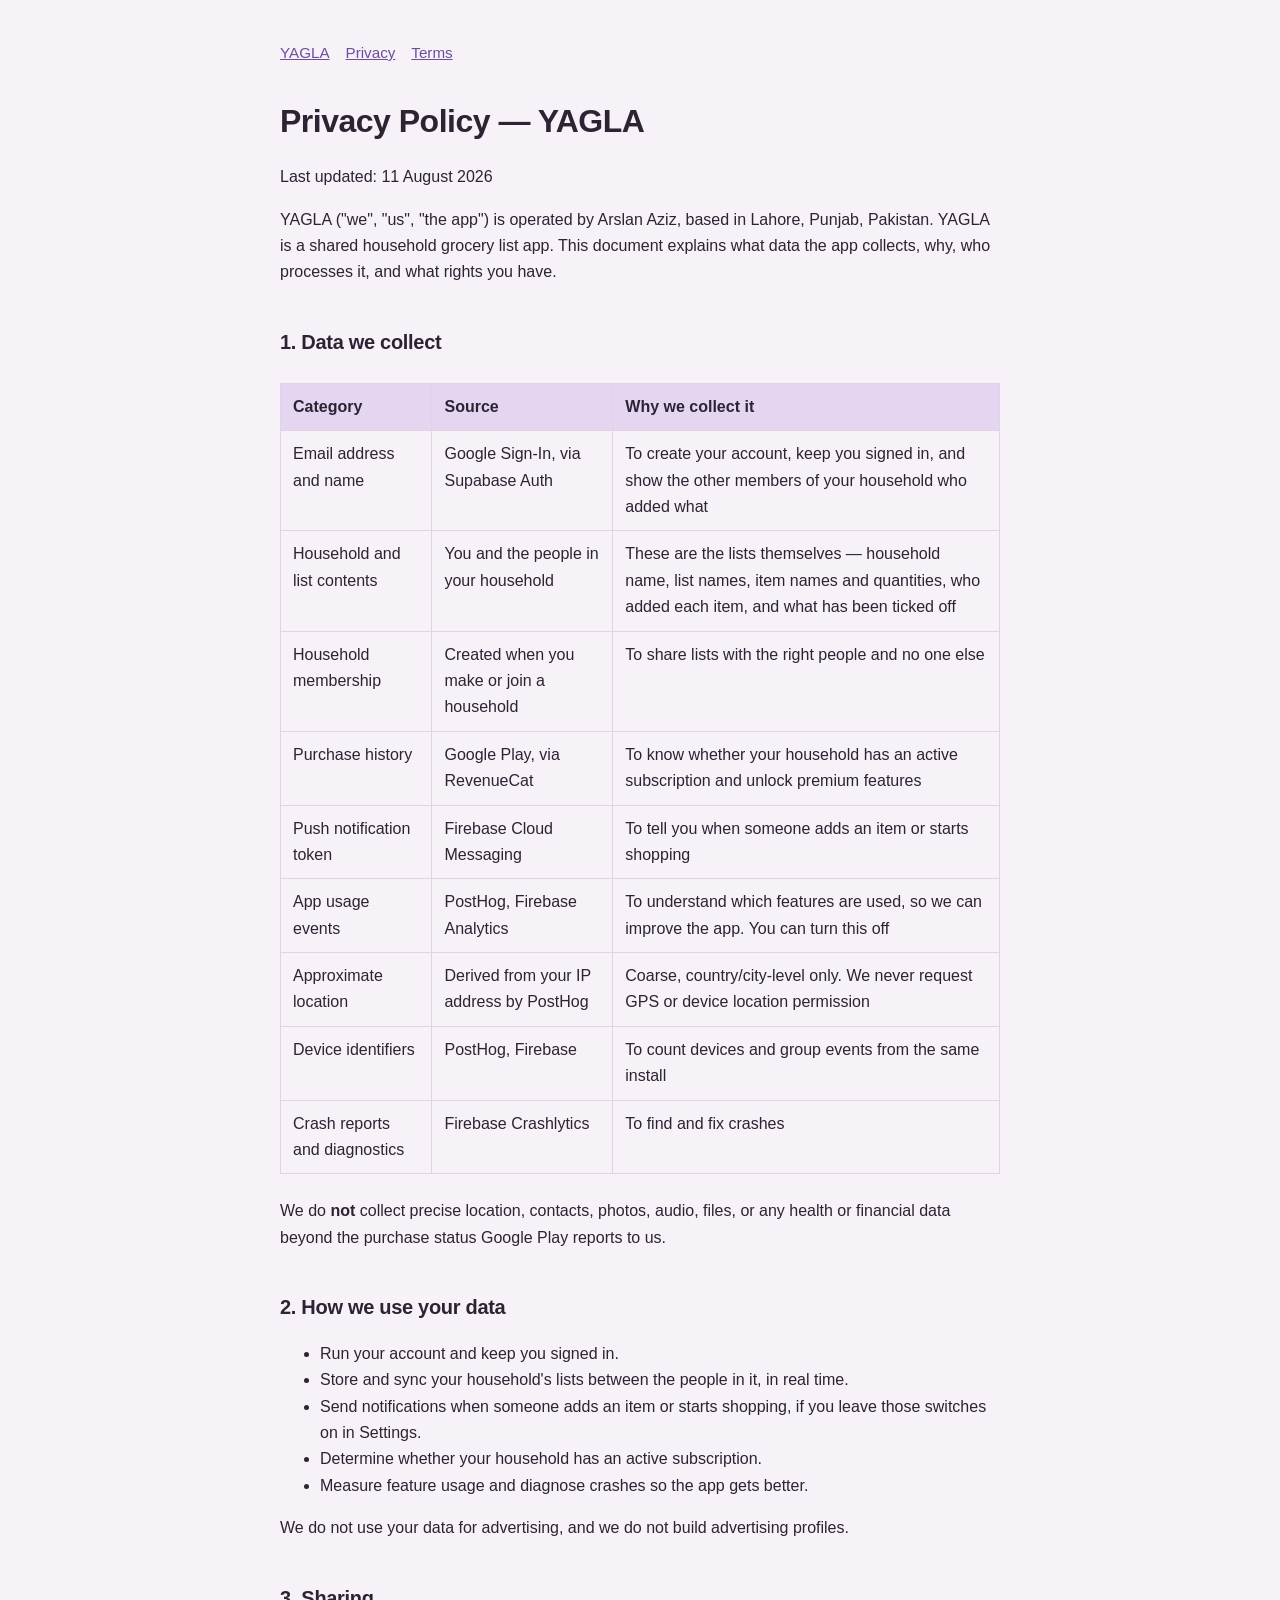
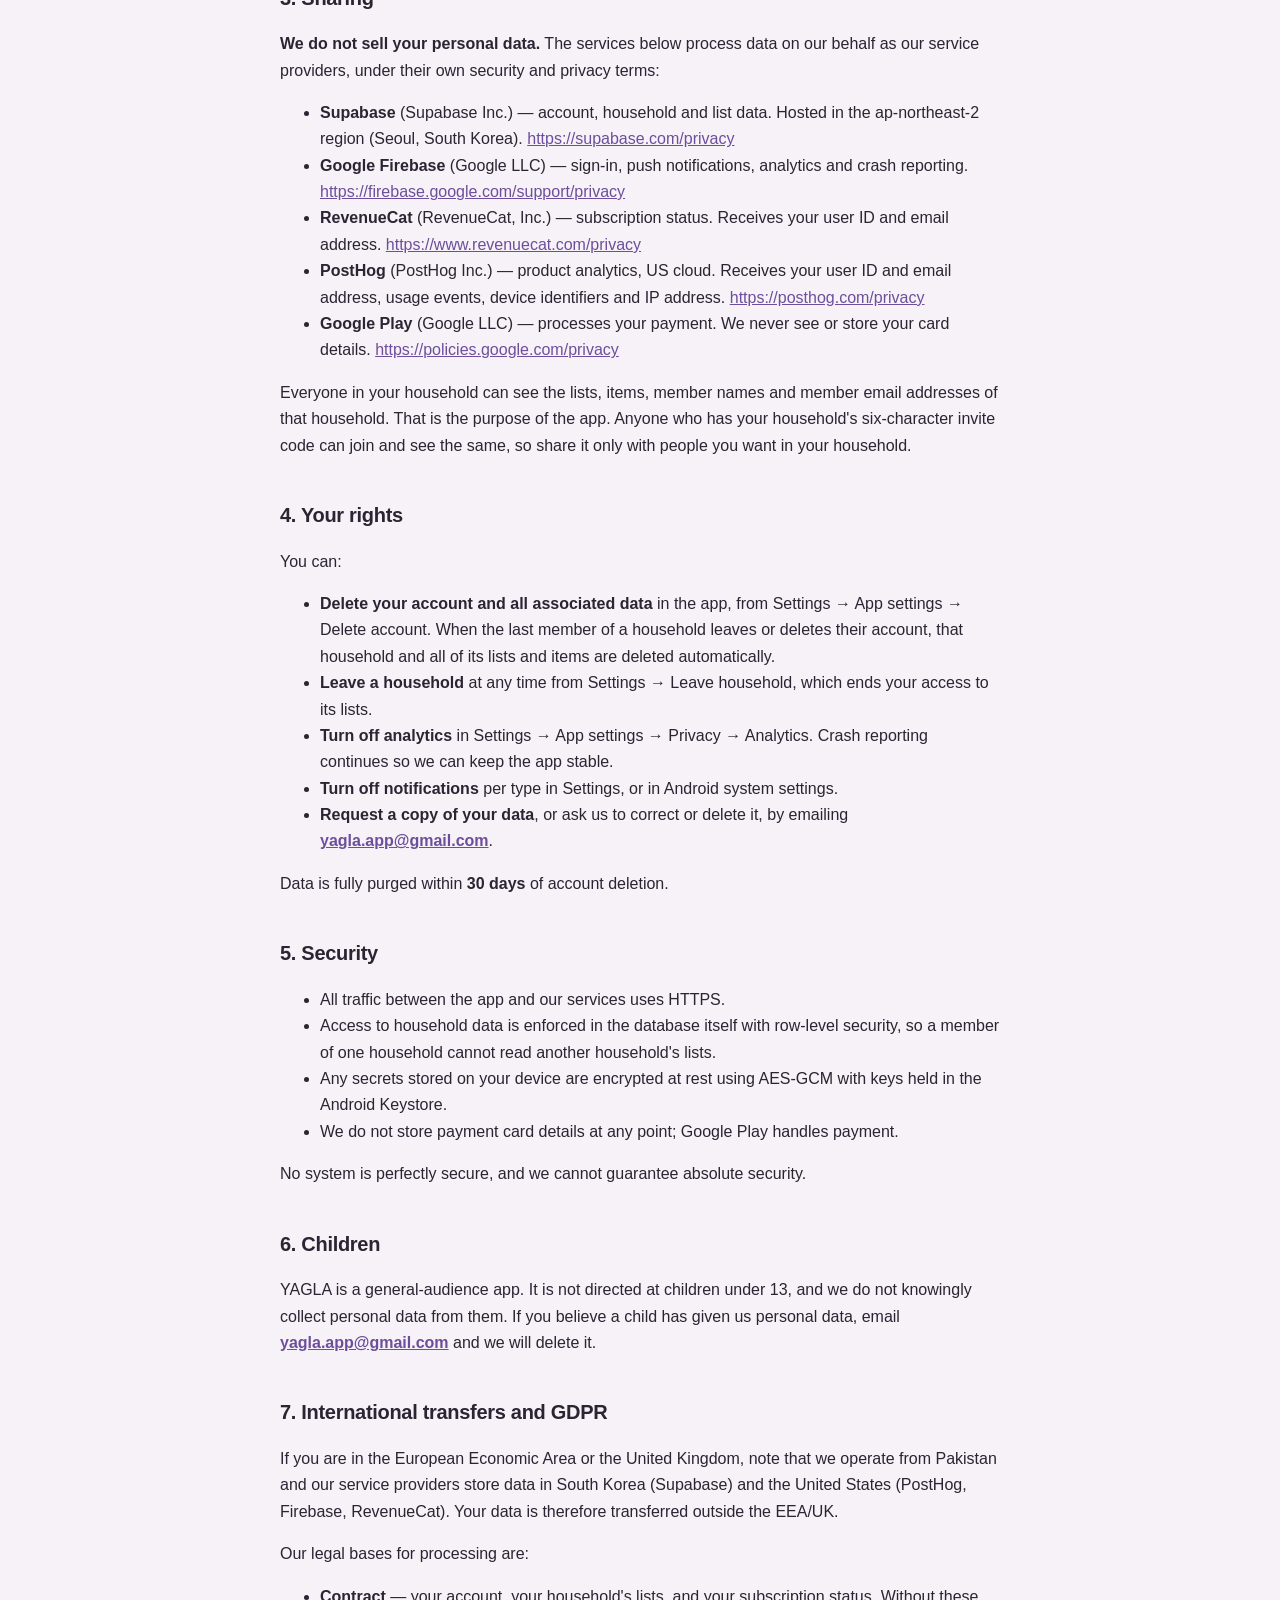
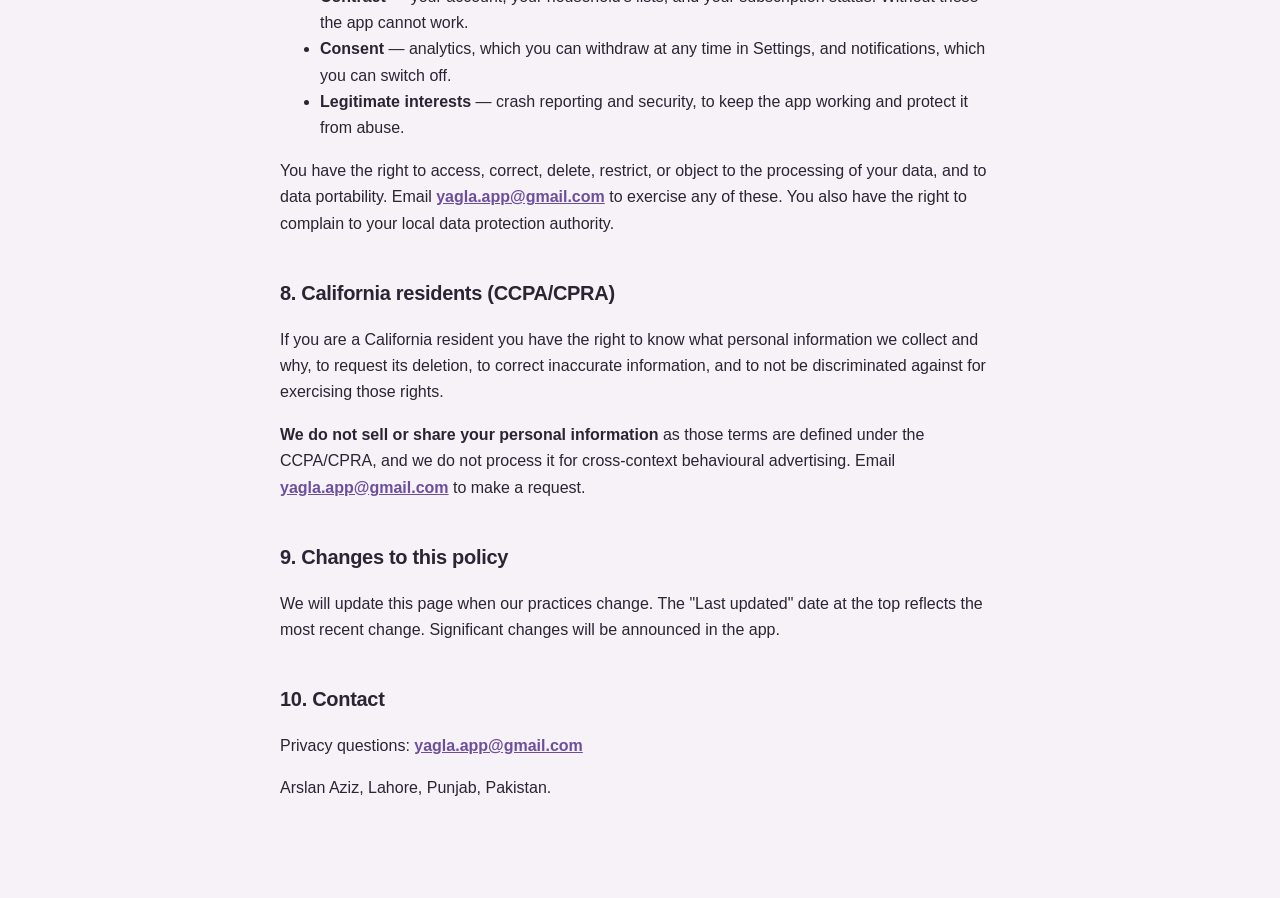
==== privacy.html @ aaa34a22 "YAGLA privacy policy and terms Co-Authored-By: Claude Opus 5 <noreply@anthropic.com>" ====
<!DOCTYPE html>
<html lang="en">
<head>
<meta charset="utf-8">
<meta name="viewport" content="width=device-width, initial-scale=1">
<title>Privacy Policy — YAGLA</title>
<style>
  :root { color-scheme: light; }
  body {
    font-family: -apple-system, BlinkMacSystemFont, "Segoe UI", Roboto, sans-serif;
    max-width: 720px; margin: 0 auto; padding: 40px 20px 80px;
    line-height: 1.65; color: #2C2333; background: #F6F2F7;
  }
  h1 { font-size: 2rem; letter-spacing: -0.5px; margin-bottom: 0.25em; }
  h2 { font-size: 1.25rem; margin-top: 2em; letter-spacing: -0.3px; }
  a { color: #6D4E9C; }
  table { border-collapse: collapse; width: 100%; margin: 1.5em 0; display: block; overflow-x: auto; }
  th, td { border: 1px solid #E0D3E8; padding: 10px 12px; text-align: left; vertical-align: top; }
  th { background: #E4D5F0; }
  code { background: #EDE7F1; padding: 2px 5px; border-radius: 4px; }
  hr { border: none; border-top: 1px solid #E0D3E8; margin: 3em 0; }
  .nav { margin-bottom: 2em; font-size: 0.95rem; }
  .nav a { margin-right: 16px; }
</style>
</head>
<body>
<div class="nav"><a href="./index.html">YAGLA</a><a href="./privacy.html">Privacy</a><a href="./terms.html">Terms</a></div>
<h1>Privacy Policy — YAGLA</h1>
<p>Last updated: 11 August 2026</p>
<p>YAGLA (&quot;we&quot;, &quot;us&quot;, &quot;the app&quot;) is operated by Arslan Aziz, based in Lahore, Punjab,
Pakistan. YAGLA is a shared household grocery list app. This document explains
what data the app collects, why, who processes it, and what rights you have.</p>
<h2>1. Data we collect</h2>
<table>
<thead>
<tr>
<th>Category</th>
<th>Source</th>
<th>Why we collect it</th>
</tr>
</thead>
<tbody><tr>
<td>Email address and name</td>
<td>Google Sign-In, via Supabase Auth</td>
<td>To create your account, keep you signed in, and show the other members of your household who added what</td>
</tr>
<tr>
<td>Household and list contents</td>
<td>You and the people in your household</td>
<td>These are the lists themselves — household name, list names, item names and quantities, who added each item, and what has been ticked off</td>
</tr>
<tr>
<td>Household membership</td>
<td>Created when you make or join a household</td>
<td>To share lists with the right people and no one else</td>
</tr>
<tr>
<td>Purchase history</td>
<td>Google Play, via RevenueCat</td>
<td>To know whether your household has an active subscription and unlock premium features</td>
</tr>
<tr>
<td>Push notification token</td>
<td>Firebase Cloud Messaging</td>
<td>To tell you when someone adds an item or starts shopping</td>
</tr>
<tr>
<td>App usage events</td>
<td>PostHog, Firebase Analytics</td>
<td>To understand which features are used, so we can improve the app. You can turn this off</td>
</tr>
<tr>
<td>Approximate location</td>
<td>Derived from your IP address by PostHog</td>
<td>Coarse, country/city-level only. We never request GPS or device location permission</td>
</tr>
<tr>
<td>Device identifiers</td>
<td>PostHog, Firebase</td>
<td>To count devices and group events from the same install</td>
</tr>
<tr>
<td>Crash reports and diagnostics</td>
<td>Firebase Crashlytics</td>
<td>To find and fix crashes</td>
</tr>
</tbody></table>
<p>We do <strong>not</strong> collect precise location, contacts, photos, audio, files, or any
health or financial data beyond the purchase status Google Play reports to us.</p>
<h2>2. How we use your data</h2>
<ul>
<li>Run your account and keep you signed in.</li>
<li>Store and sync your household&#39;s lists between the people in it, in real time.</li>
<li>Send notifications when someone adds an item or starts shopping, if you leave
those switches on in Settings.</li>
<li>Determine whether your household has an active subscription.</li>
<li>Measure feature usage and diagnose crashes so the app gets better.</li>
</ul>
<p>We do not use your data for advertising, and we do not build advertising
profiles.</p>
<h2>3. Sharing</h2>
<p><strong>We do not sell your personal data.</strong> The services below process data on our
behalf as our service providers, under their own security and privacy terms:</p>
<ul>
<li><strong>Supabase</strong> (Supabase Inc.) — account, household and list data. Hosted in the
ap-northeast-2 region (Seoul, South Korea). <a href="https://supabase.com/privacy">https://supabase.com/privacy</a></li>
<li><strong>Google Firebase</strong> (Google LLC) — sign-in, push notifications, analytics and
crash reporting. <a href="https://firebase.google.com/support/privacy">https://firebase.google.com/support/privacy</a></li>
<li><strong>RevenueCat</strong> (RevenueCat, Inc.) — subscription status. Receives your user ID
and email address. <a href="https://www.revenuecat.com/privacy">https://www.revenuecat.com/privacy</a></li>
<li><strong>PostHog</strong> (PostHog Inc.) — product analytics, US cloud. Receives your user
ID and email address, usage events, device identifiers and IP address.
<a href="https://posthog.com/privacy">https://posthog.com/privacy</a></li>
<li><strong>Google Play</strong> (Google LLC) — processes your payment. We never see or store
your card details. <a href="https://policies.google.com/privacy">https://policies.google.com/privacy</a></li>
</ul>
<p>Everyone in your household can see the lists, items, member names and member
email addresses of that household. That is the purpose of the app. Anyone who
has your household&#39;s six-character invite code can join and see the same, so
share it only with people you want in your household.</p>
<h2>4. Your rights</h2>
<p>You can:</p>
<ul>
<li><strong>Delete your account and all associated data</strong> in the app, from Settings →
App settings → Delete account. When the last member of a household leaves or
deletes their account, that household and all of its lists and items are
deleted automatically.</li>
<li><strong>Leave a household</strong> at any time from Settings → Leave household, which ends
your access to its lists.</li>
<li><strong>Turn off analytics</strong> in Settings → App settings → Privacy → Analytics. Crash
reporting continues so we can keep the app stable.</li>
<li><strong>Turn off notifications</strong> per type in Settings, or in Android system settings.</li>
<li><strong>Request a copy of your data</strong>, or ask us to correct or delete it, by emailing
<strong><a href="mailto:yagla.app@gmail.com">yagla.app@gmail.com</a></strong>.</li>
</ul>
<p>Data is fully purged within <strong>30 days</strong> of account deletion.</p>
<h2>5. Security</h2>
<ul>
<li>All traffic between the app and our services uses HTTPS.</li>
<li>Access to household data is enforced in the database itself with row-level
security, so a member of one household cannot read another household&#39;s lists.</li>
<li>Any secrets stored on your device are encrypted at rest using AES-GCM with
keys held in the Android Keystore.</li>
<li>We do not store payment card details at any point; Google Play handles
payment.</li>
</ul>
<p>No system is perfectly secure, and we cannot guarantee absolute security.</p>
<h2>6. Children</h2>
<p>YAGLA is a general-audience app. It is not directed at children under 13, and we
do not knowingly collect personal data from them. If you believe a child has
given us personal data, email <strong><a href="mailto:yagla.app@gmail.com">yagla.app@gmail.com</a></strong> and we will delete it.</p>
<h2>7. International transfers and GDPR</h2>
<p>If you are in the European Economic Area or the United Kingdom, note that we
operate from Pakistan and our service providers store data in South Korea
(Supabase) and the United States (PostHog, Firebase, RevenueCat). Your data is
therefore transferred outside the EEA/UK.</p>
<p>Our legal bases for processing are:</p>
<ul>
<li><strong>Contract</strong> — your account, your household&#39;s lists, and your subscription
status. Without these the app cannot work.</li>
<li><strong>Consent</strong> — analytics, which you can withdraw at any time in Settings, and
notifications, which you can switch off.</li>
<li><strong>Legitimate interests</strong> — crash reporting and security, to keep the app
working and protect it from abuse.</li>
</ul>
<p>You have the right to access, correct, delete, restrict, or object to the
processing of your data, and to data portability. Email <strong><a href="mailto:yagla.app@gmail.com">yagla.app@gmail.com</a></strong>
to exercise any of these. You also have the right to complain to your local data
protection authority.</p>
<h2>8. California residents (CCPA/CPRA)</h2>
<p>If you are a California resident you have the right to know what personal
information we collect and why, to request its deletion, to correct inaccurate
information, and to not be discriminated against for exercising those rights.</p>
<p><strong>We do not sell or share your personal information</strong> as those terms are defined
under the CCPA/CPRA, and we do not process it for cross-context behavioural
advertising. Email <strong><a href="mailto:yagla.app@gmail.com">yagla.app@gmail.com</a></strong> to make a request.</p>
<h2>9. Changes to this policy</h2>
<p>We will update this page when our practices change. The &quot;Last updated&quot; date at
the top reflects the most recent change. Significant changes will be announced
in the app.</p>
<h2>10. Contact</h2>
<p>Privacy questions: <strong><a href="mailto:yagla.app@gmail.com">yagla.app@gmail.com</a></strong></p>
<p>Arslan Aziz, Lahore, Punjab, Pakistan.</p>

</body>
</html>
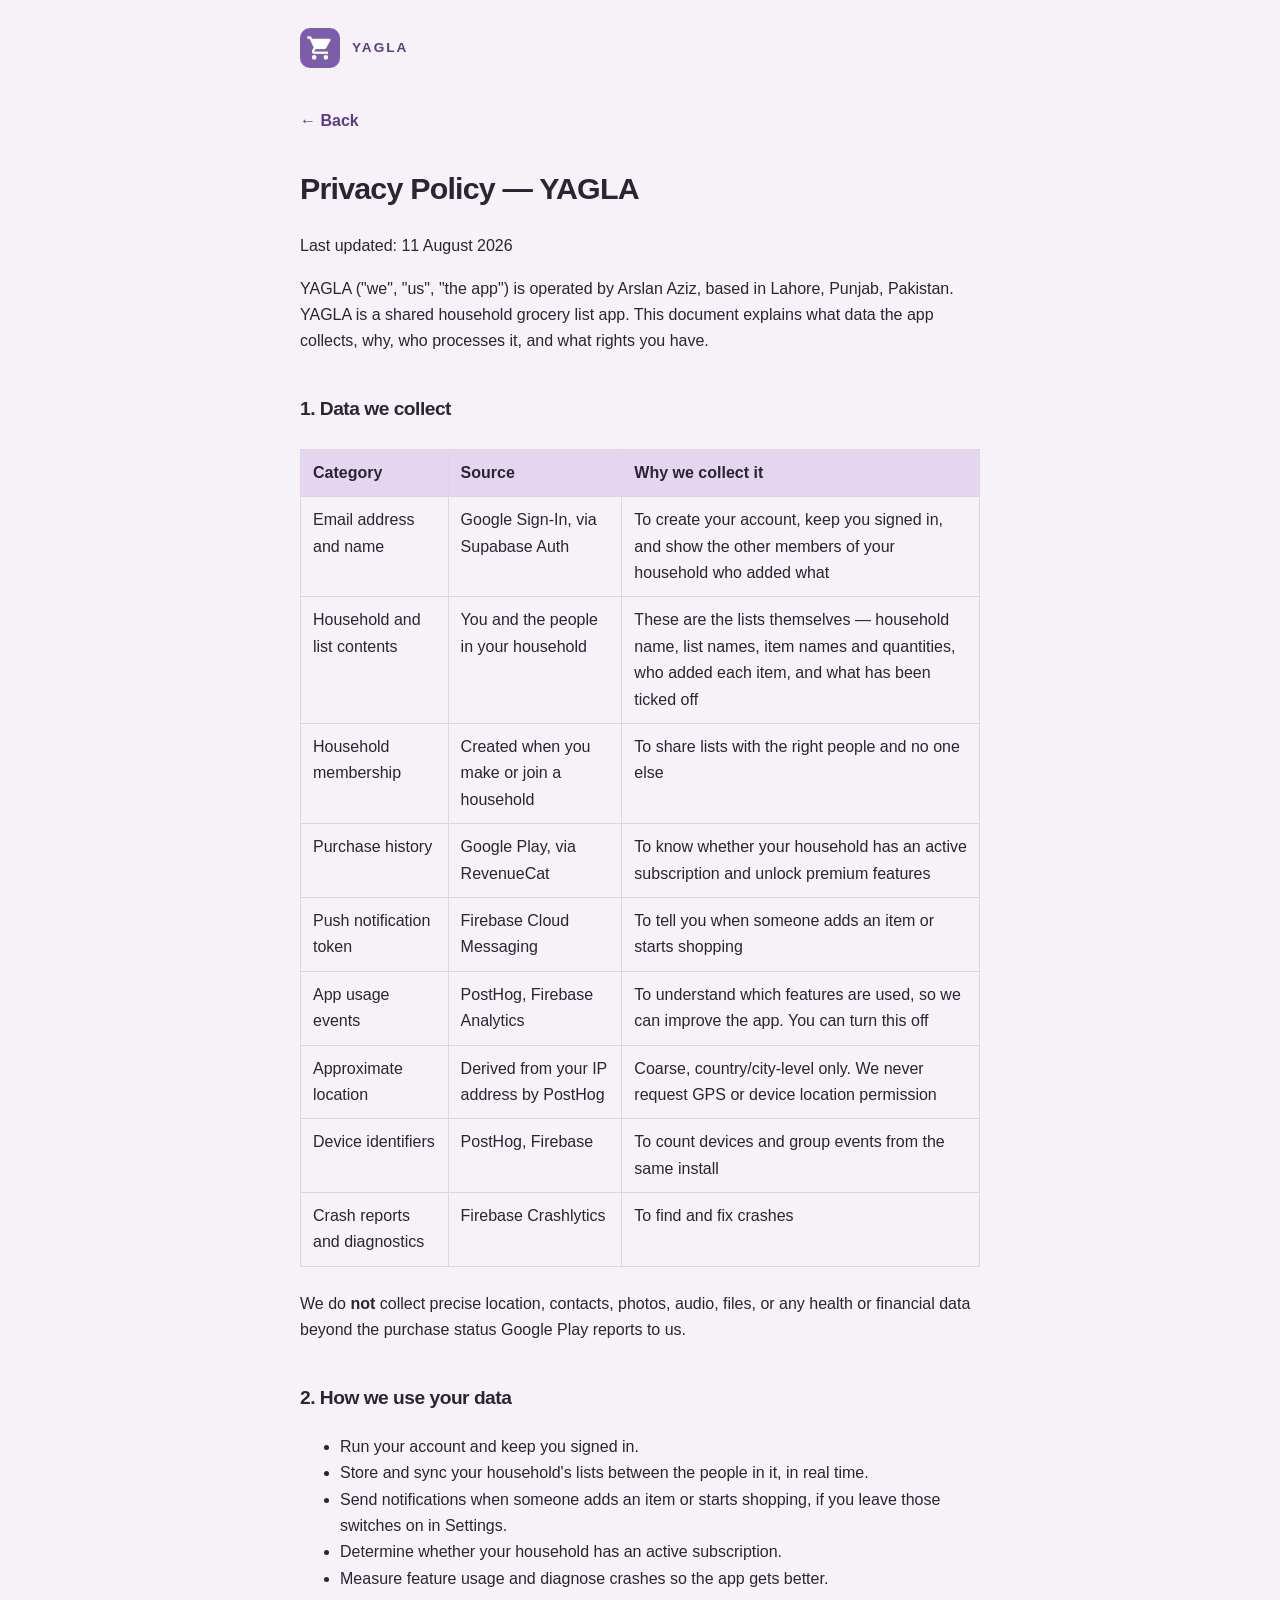
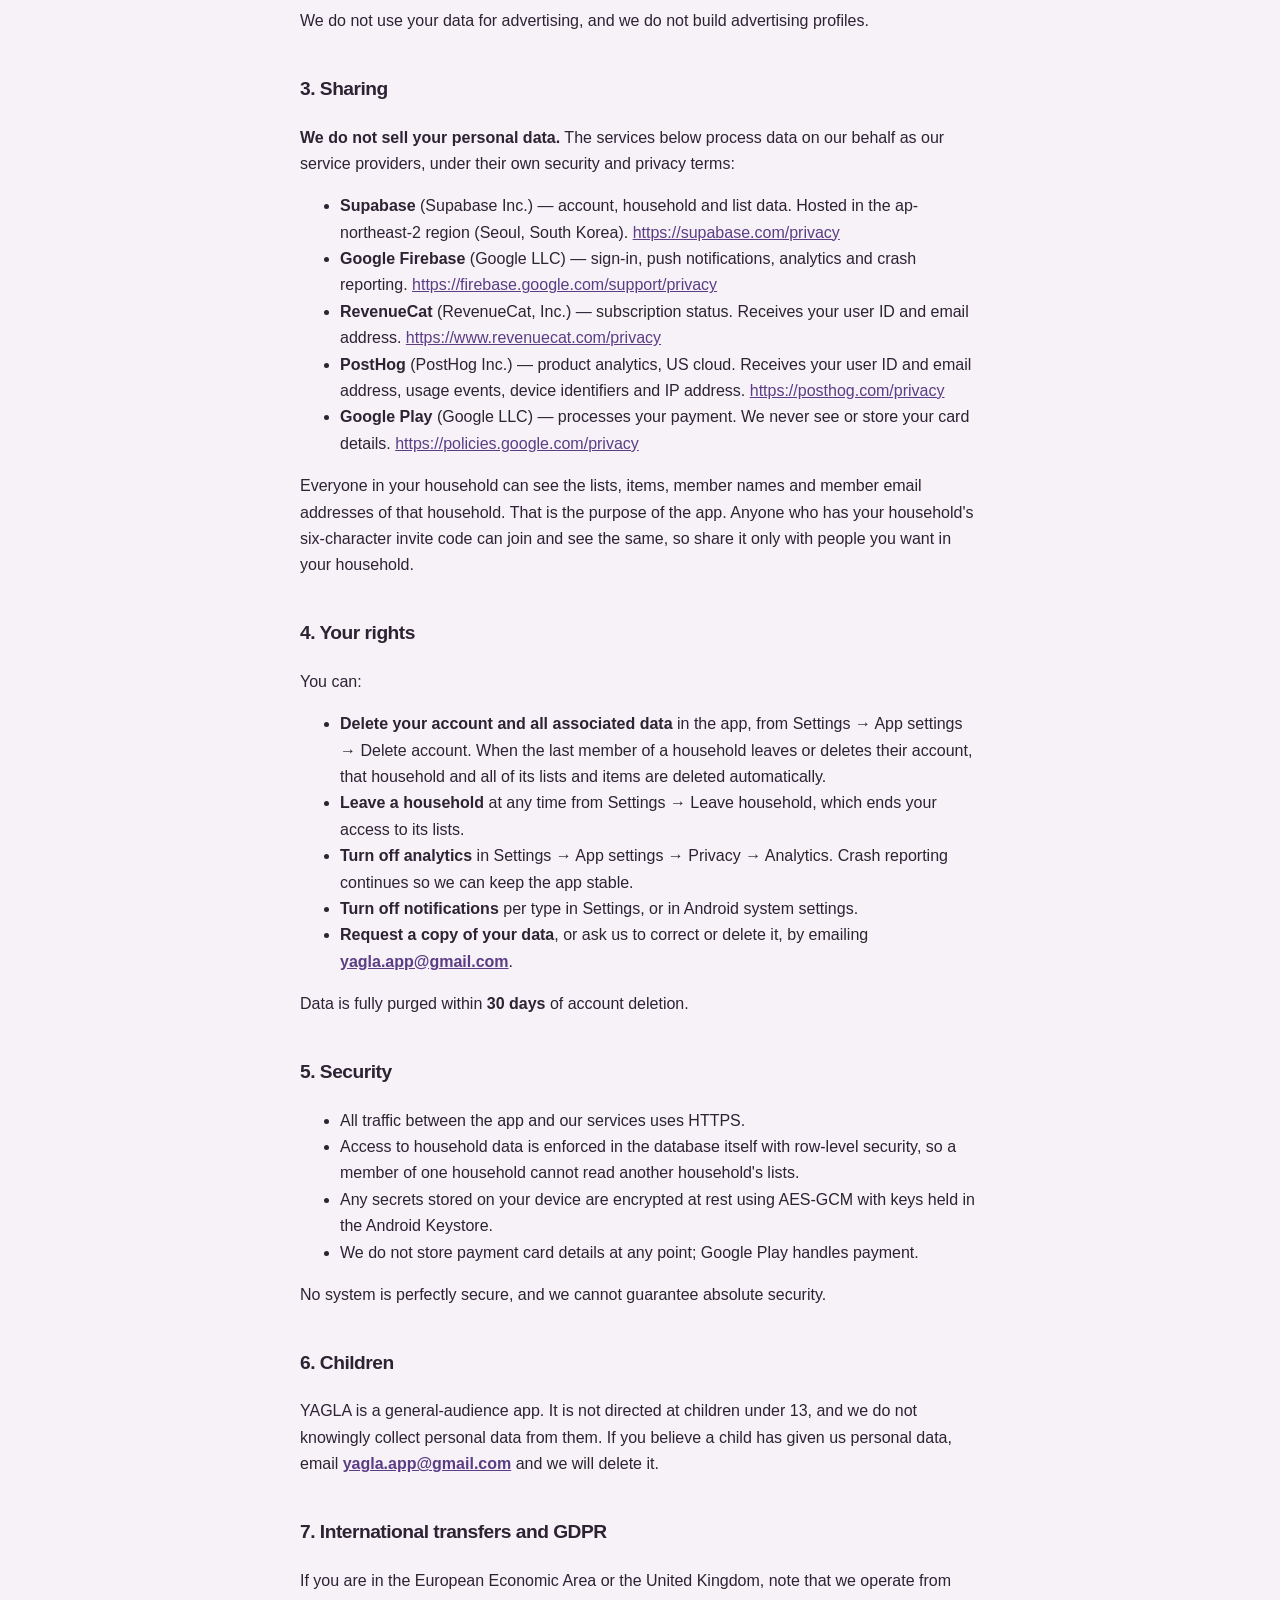
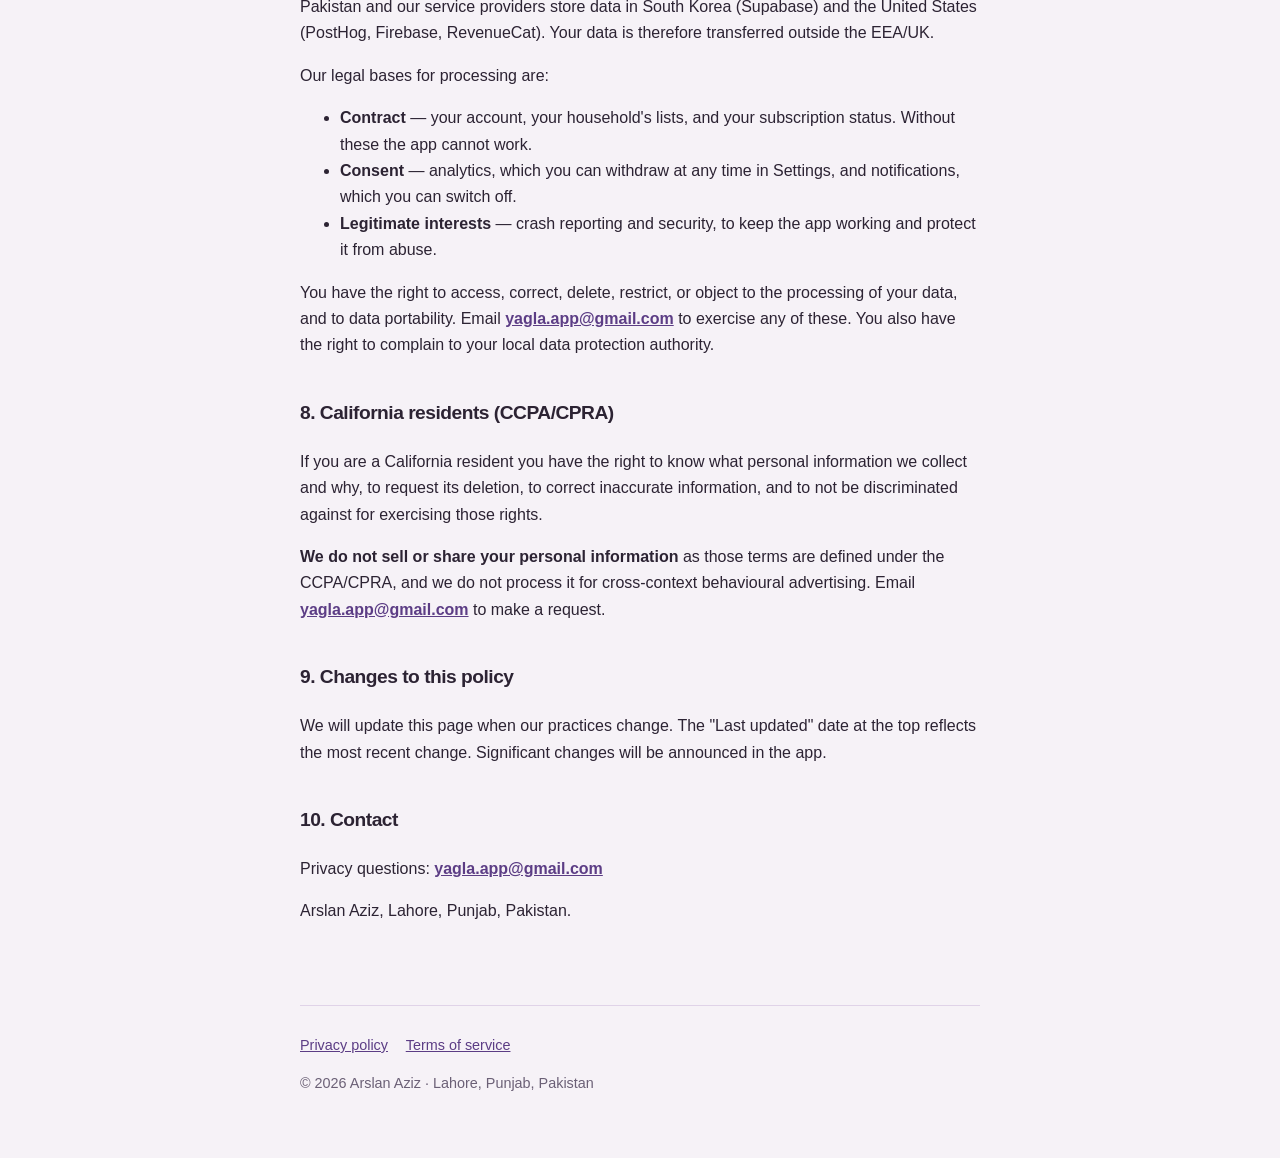
==== commit 7fc32a6d: "Add the YAGLA landing page Replaces the placeholder index with a proper marketing page - hero, scree" ====
--- a/privacy.html
+++ b/privacy.html
@@ -4,27 +4,20 @@
 <meta charset="utf-8">
 <meta name="viewport" content="width=device-width, initial-scale=1">
 <title>Privacy Policy — YAGLA</title>
-<style>
-  :root { color-scheme: light; }
-  body {
-    font-family: -apple-system, BlinkMacSystemFont, "Segoe UI", Roboto, sans-serif;
-    max-width: 720px; margin: 0 auto; padding: 40px 20px 80px;
-    line-height: 1.65; color: #2C2333; background: #F6F2F7;
-  }
-  h1 { font-size: 2rem; letter-spacing: -0.5px; margin-bottom: 0.25em; }
-  h2 { font-size: 1.25rem; margin-top: 2em; letter-spacing: -0.3px; }
-  a { color: #6D4E9C; }
-  table { border-collapse: collapse; width: 100%; margin: 1.5em 0; display: block; overflow-x: auto; }
-  th, td { border: 1px solid #E0D3E8; padding: 10px 12px; text-align: left; vertical-align: top; }
-  th { background: #E4D5F0; }
-  code { background: #EDE7F1; padding: 2px 5px; border-radius: 4px; }
-  hr { border: none; border-top: 1px solid #E0D3E8; margin: 3em 0; }
-  .nav { margin-bottom: 2em; font-size: 0.95rem; }
-  .nav a { margin-right: 16px; }
-</style>
+<meta name="description" content="How YAGLA collects, uses and protects your data.">
+<link rel="icon" href="assets/icon.png">
+<link rel="stylesheet" href="styles.css">
 </head>
 <body>
-<div class="nav"><a href="./index.html">YAGLA</a><a href="./privacy.html">Privacy</a><a href="./terms.html">Terms</a></div>
+<div class="wrap">
+  <header class="site">
+    <a class="brand" href="index.html">
+      <img src="assets/icon.png" alt="YAGLA app icon">
+      <span>YAGLA</span>
+    </a>
+  </header>
+  <main class="legal">
+    <a class="back" href="index.html">← Back</a>
 <h1>Privacy Policy — YAGLA</h1>
 <p>Last updated: 11 August 2026</p>
 <p>YAGLA (&quot;we&quot;, &quot;us&quot;, &quot;the app&quot;) is operated by Arslan Aziz, based in Lahore, Punjab,
@@ -182,5 +175,12 @@
 <p>Privacy questions: <strong><a href="mailto:yagla.app@gmail.com">yagla.app@gmail.com</a></strong></p>
 <p>Arslan Aziz, Lahore, Punjab, Pakistan.</p>
 
+  </main>
+  <footer class="site">
+    <a href="privacy.html">Privacy policy</a>
+    <a href="terms.html">Terms of service</a>
+    <p>© 2026 Arslan Aziz · Lahore, Punjab, Pakistan</p>
+  </footer>
+</div>
 </body>
 </html>
--- a/styles.css
+++ b/styles.css
@@ -0,0 +1,157 @@
+/* YAGLA landing — one stylesheet, no build step, no external requests.
+   Accent is BrandPrimary from the app's Color.kt so the site and the app match. */
+
+:root {
+  --accent: #7B5EA7;
+  --accent-deep: #5C3D85;
+  --lilac: #E4D5F0;
+  --lilac-soft: #F3EAF7;
+  --ground: #F6F2F7;
+  --ink: #2C2333;
+  --muted: #6B6076;
+  --hairline: #E0D3E8;
+  --radius: 18px;
+  color-scheme: light;
+}
+
+* { box-sizing: border-box; }
+
+body {
+  margin: 0;
+  font-family: -apple-system, BlinkMacSystemFont, "Segoe UI", Roboto, Helvetica, Arial, sans-serif;
+  line-height: 1.65;
+  color: var(--ink);
+  background: var(--ground);
+  -webkit-font-smoothing: antialiased;
+}
+
+.wrap {
+  max-width: 720px;
+  margin: 0 auto;
+  padding: 0 20px;
+}
+
+/* ---------- Header ---------- */
+
+header.site {
+  padding: 28px 0 8px;
+}
+
+.brand {
+  display: flex;
+  align-items: center;
+  gap: 12px;
+  text-decoration: none;
+  color: var(--ink);
+}
+
+.brand img { width: 40px; height: 40px; border-radius: 10px; }
+.brand span { font-weight: 800; letter-spacing: 2px; font-size: 0.85rem; color: var(--accent-deep); }
+
+/* ---------- Hero ---------- */
+
+.hero {
+  padding: 56px 0 40px;
+  text-align: center;
+  background: linear-gradient(160deg, var(--lilac-soft) 0%, var(--lilac) 100%);
+  border-radius: var(--radius);
+  margin-top: 16px;
+}
+
+.hero h1 {
+  font-size: clamp(2rem, 7vw, 3rem);
+  line-height: 1.08;
+  letter-spacing: -1.5px;
+  margin: 0 0 16px;
+}
+
+.hero p.lead {
+  font-size: 1.15rem;
+  color: var(--muted);
+  margin: 0 auto 28px;
+  max-width: 30ch;
+}
+
+.cta {
+  display: inline-block;
+  background: var(--accent);
+  color: #fff;
+  text-decoration: none;
+  font-weight: 700;
+  padding: 15px 30px;
+  border-radius: 14px;
+}
+
+.cta:hover { background: var(--accent-deep); }
+
+/* ---------- Screenshots ---------- */
+
+.shots {
+  display: flex;
+  gap: 16px;
+  justify-content: center;
+  flex-wrap: wrap;
+  margin: 40px 0 8px;
+}
+
+.shots img {
+  width: 100%;
+  max-width: 216px;
+  height: auto;
+  border-radius: 14px;
+  box-shadow: 0 8px 28px rgba(70, 44, 102, 0.16);
+}
+
+/* ---------- Features ---------- */
+
+section { padding: 40px 0; }
+
+h2 {
+  font-size: 1.5rem;
+  letter-spacing: -0.5px;
+  margin: 0 0 20px;
+}
+
+.features { display: grid; gap: 14px; }
+
+.feature {
+  background: #fff;
+  border: 1px solid var(--hairline);
+  border-radius: var(--radius);
+  padding: 18px 20px;
+}
+
+.feature h3 { margin: 0 0 4px; font-size: 1.05rem; }
+.feature p { margin: 0; color: var(--muted); }
+
+/* ---------- Contact ---------- */
+
+.contact a { color: var(--accent-deep); }
+
+/* ---------- Legal pages ---------- */
+
+.legal { padding: 32px 0 64px; }
+.legal h1 { font-size: 1.9rem; letter-spacing: -0.8px; }
+.legal h2 { font-size: 1.2rem; margin-top: 2em; }
+.legal table { border-collapse: collapse; width: 100%; margin: 1.5em 0; display: block; overflow-x: auto; }
+.legal th, .legal td { border: 1px solid var(--hairline); padding: 10px 12px; text-align: left; vertical-align: top; }
+.legal th { background: var(--lilac); }
+.legal a { color: var(--accent-deep); }
+.legal code { background: var(--lilac-soft); padding: 2px 5px; border-radius: 4px; }
+
+.back { display: inline-block; margin-bottom: 8px; color: var(--accent-deep); text-decoration: none; font-weight: 600; }
+
+/* ---------- Footer ---------- */
+
+footer.site {
+  border-top: 1px solid var(--hairline);
+  padding: 28px 0 48px;
+  font-size: 0.9rem;
+  color: var(--muted);
+}
+
+footer.site a { color: var(--accent-deep); margin-right: 14px; }
+
+@media (max-width: 520px) {
+  .shots img { max-width: 46%; }
+}
